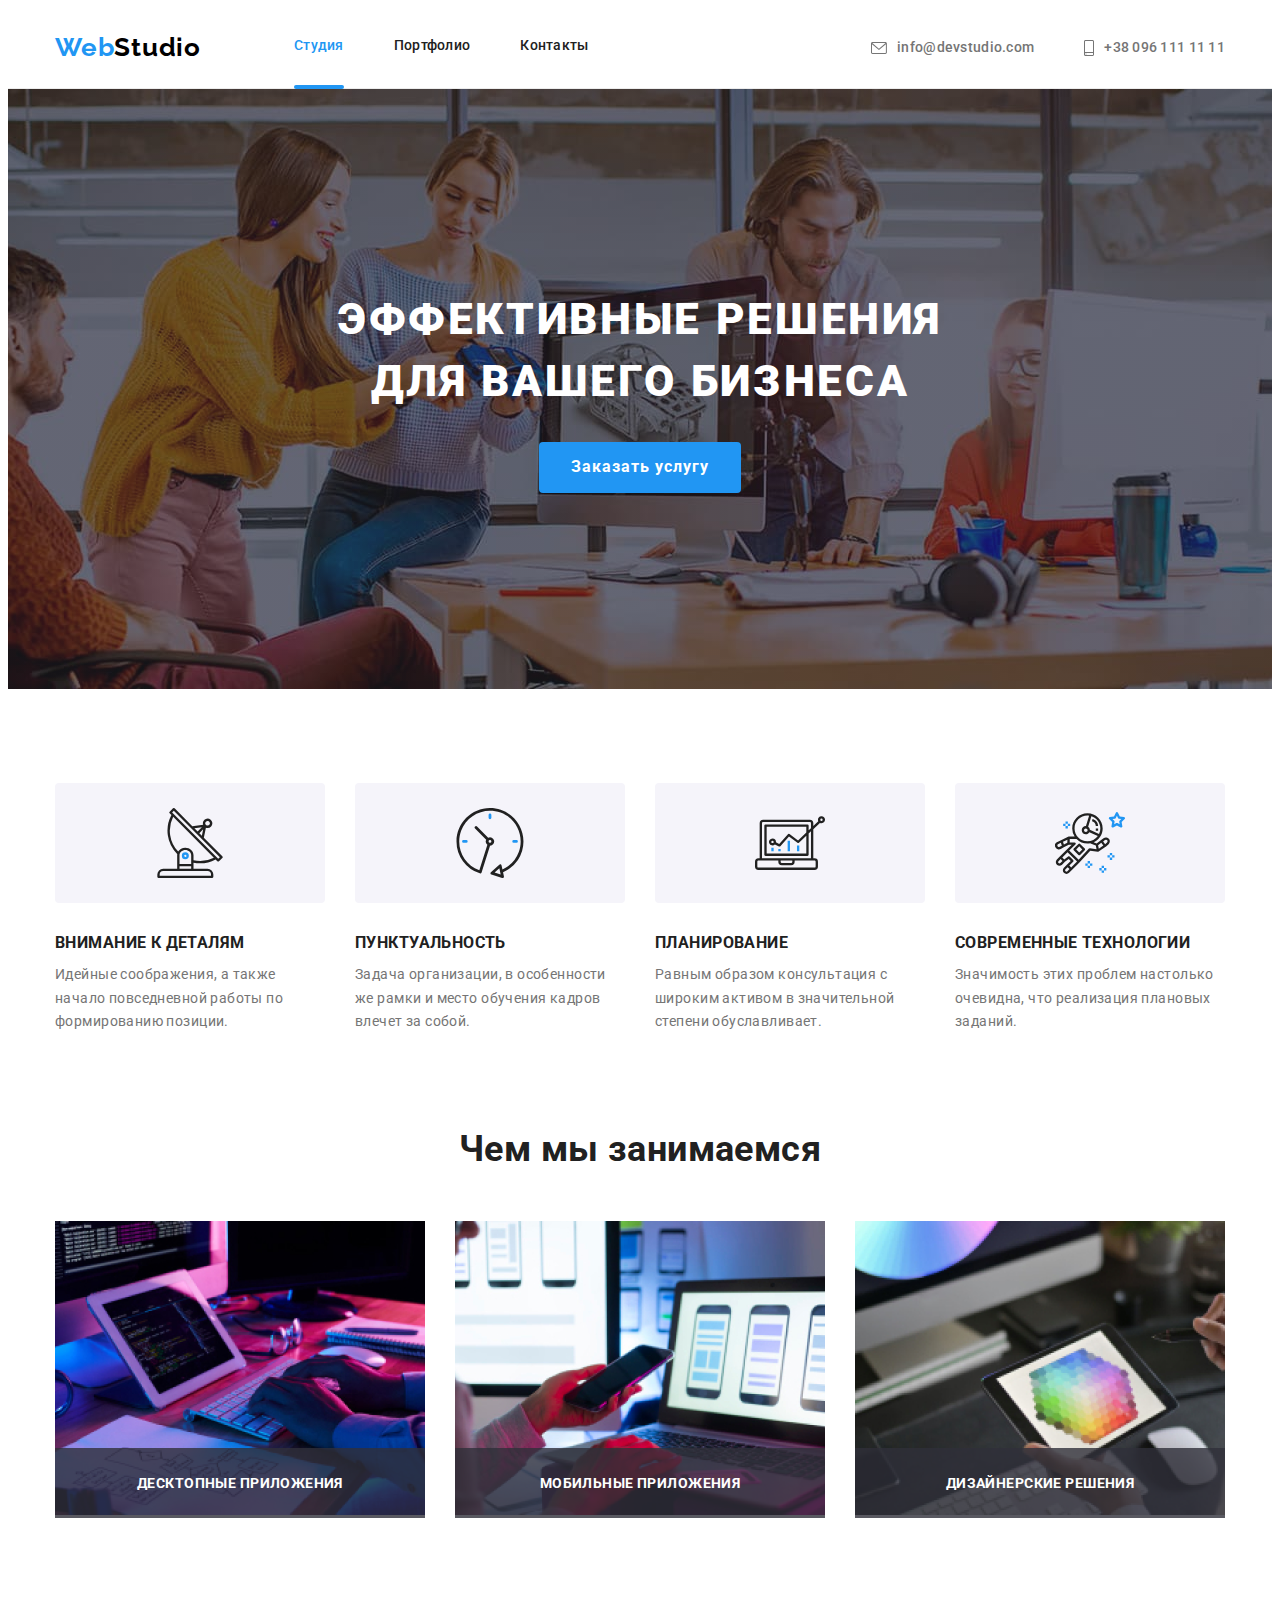
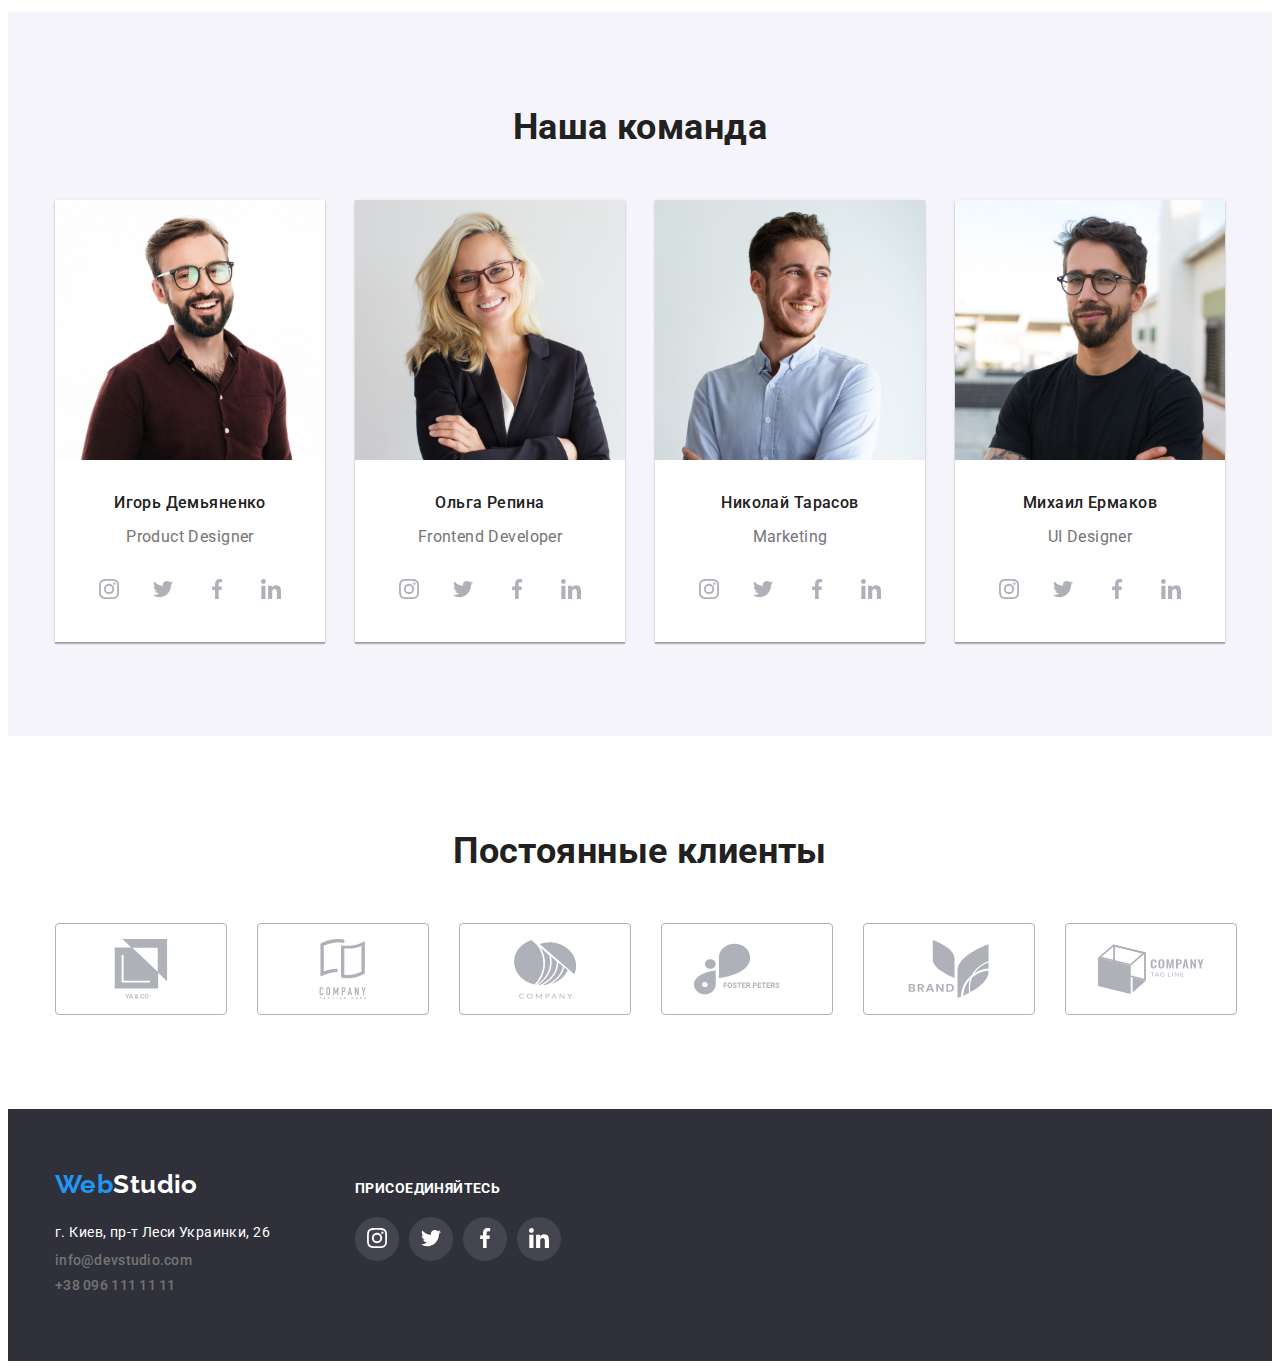
==== index.html @ 6e45760f "HW 6" ====
<!DOCTYPE html>
<html lang="ru">
<head>
    <meta charset="UTF-8">
    <meta http-equiv="X-UA-Compatible" content="IE=edge">
    <meta name="viewport" content="width=device-width, initial-scale=1.0">
    <title>WebStudio</title>

    <link rel="preconnect" href="https://fonts.googleapis.com">
    <link rel="preconnect" href="https://fonts.gstatic.com" crossorigin>
    <link href="https://fonts.googleapis.com/css2?family=Raleway:wght@700&family=Roboto:wght@400;500;700;900&display=swap"
        rel="stylesheet">

    <link rel="stylesheet" href="https://github.com/sindresorhus/modern-normalize/blob/main/modern-normalize.css">    

    <link rel="stylesheet" href="./css/styles.css">

    
</head>
<body>
    <!-- Header-->
    <header class="header">
        <div class="container">
            <nav class="main-nav">
                <a href="index.html" class="logo-link">
                    <span class="logo-link-web">Web</span><span class="logo-link-studio">Studio</span></a>
                <ul class="site-nav list">
                    <li class="item"><a href="./index.html" class="header-link current active-page">Студия</a></li>
                    <li class="item"><a href="./portfolio.html" class="header-link">Портфолио</a></li>
                    <li class="item"><a href="" class="header-link">Контакты</a></li>
                </ul>
    
                <ul class="list contacts-nav">
                    <li class="item">
                        <a href="mailto:info@devstudio.com" class="header-contacts">
                            <svg class="icon-envelope" width="16px" height="12px">
                                <use href="./images/sprite.svg#icon-envelope"></use>
                            </svg>
                            info@devstudio.com   
                        </a>     
                    </li>
                    <li class="item">
                        <a href="tel:+380961111111" class="header-contacts">
                            <svg class="icon-smartphone"width="10px" height="16px">
                                <use href="./images/sprite.svg#icon-smartphone"></use>
                            </svg>
                            +38 096 111 11 11    
                        </a>
                    </li>
                </ul>
            </nav>
        </div>
    </header>

    <!-- Main-->
    <main>
        <!-- Герой -->
        <section class="section hero overlay">
            <div class="container">
                <h1 class="hero-tittle">Эффективные решения для вашего бизнеса</h1>
                
                <button type="button" class="hero-button" data-modal-open>Заказать услугу</button>
            </div>

        </section>


        <!-- Преимущества -->
        <section class="section benefits-container">
                <div class="container">
                    <h2 class="benefits-h">Преимущества</h2>
                    <ul class="list benefits">
                        <li class="benefits-list-item">
                            <div class="benefits-list-space">
                                <svg class="benefits-list-icon">
                                    <use href="./images/sprite.svg#icon-antenna"></use>
                                </svg>
                            </div>
                            <h3 class="benefits-tittle">Внимание к деталям</h3>
                            <p class="benefits-text">Идейные соображения, а также начало повседневной работы по формированию позиции.</p>
                        </li>
                        <li class="benefits-list-item">
                            <div class="benefits-list-space">
                                <svg class="benefits-list-icon">
                                    <use href="./images/sprite.svg#icon-clock"></use>
                                </svg>
                            </div>
                            <h3 class="benefits-tittle">Пунктуальность</h3>
                            <p class="benefits-text">Задача организации, в особенности же рамки и место обучения кадров влечет за собой.</p>
                        </li>
                        <li class="benefits-list-item">
                            <div class="benefits-list-space">
                                <svg class="benefits-list-icon">
                                    <use href="./images/sprite.svg#icon-diagram"></use>
                                </svg>
                            </div>
                            <h3 class="benefits-tittle">Планирование</h3>
                            <p class="benefits-text">Равным образом консультация с широким активом в значительной степени обуславливает.</p>
                        </li>
                        <li class="benefits-list-item">
                            <div class="benefits-list-space">
                                <svg class="benefits-list-icon">
                                    <use href="./images/sprite.svg#icon-astronaut"></use>
                                </svg>
                            </div>
                            <h3 class="benefits-tittle">Современные технологии</h3>
                            <p class="benefits-text">Значимость этих проблем настолько очевидна, что реализация плановых заданий.</p>
                        </li>
                    </ul>
                </div>
        </section>
        
        <!-- Чем мы занимаемся -->
        <section class="section">
            <div class="container">
                    <h2 class="what-we-do-title">Чем мы занимаемся</h2>
                    <ul class="list what-we-do">
                        <li class="item">
                            <div class="what-we-do-thumb">
                                <img src="./images/box-1.png" alt="box-1" width="370">
                                <p class="what-we-do-thumb-label">Десктопные приложения</p>
                            </div>
                        </li>
                        <li class="item">
                            <div class="what-we-do-thumb">
                                <img src="./images/box-2.png" alt="box-2" width="370">
                                <p class="what-we-do-thumb-label">Мобильные приложения</p>
                            </div>    
                        </li>
                        <li class="item">
                            <div class="what-we-do-thumb">
                                <img src="./images/box-3.png" alt="box-3" width="370">
                                <p class="what-we-do-thumb-label">Дизайнерские решения</p>
                            </div>                   
                        </li>
                    </ul>
            </div>
        </section>

        <!--Наша команда-->
        <section class="our-team-section section">
            <div class="container">
                <h2 class="our-team-title">Наша команда</h2>
                <ul class="list our-team">
                    <li class="item">
                        <div class="our-team-scene">
                            <div class="our-team-photo">
                                <img src="./images/team-card-1.jpg" alt="team-card-1" width="270">
                            </div>
                        </div>
                        <h3 class="our-team-fs-name">Игорь Демьяненко</h3>
                        <p class="our-team-profession">Product Designer</p>
                            <ul class="list team-social-list">
                                <li class="team-social-links">
                                    <a href="https://www.instagram.com" target="_blank">
                                        <svg class="team-icon-instagram">
                                            <use href="./images/sprite.svg#icon-instagram"></use>
                                        </svg>
                                    </a>
                                </li>
                                <li class="team-social-links">
                                    <a href="https://twitter.com" target="_blank">
                                        <svg class="team-icon-twitter">
                                            <use href="./images/sprite.svg#icon-twitter"></use>
                                        </svg>
                                    </a>
                                </li>
                                <li class="team-social-links">
                                    <a href="https://www.facebook.com" target="_blank">
                                        <svg class="team-icon-facebook">
                                            <use href="./images/sprite.svg#icon-facebook"></use>
                                        </svg>
                                    </a>
                                </li>
                                <li class="team-social-links">
                                    <a href="https://www.linkedin.com" target="_blank">
                                        <svg class="team-icon-linkedin">
                                            <use href="./images/sprite.svg#icon-linkedin"></use>
                                        </svg>
                                    </a>
                                </li>
                            </ul>
                    </li>
                
                    <li class="item">
                        <div class="our-team-scene">
                            <div class="our-team-photo">
                                <img src="./images/team-card-2.jpg" alt="team-card-1" width="270">
                            </div>
                        </div>
                        <h3 class="our-team-fs-name">Ольга Репина</h3>
                        <p class="our-team-profession">Frontend Developer</p>
                            <ul class="list team-social-list">
                                <li class="team-social-links">
                                    <a href="https://www.instagram.com" target="_blank">
                                        <svg class="team-icon-instagram">
                                            <use href="./images/sprite.svg#icon-instagram"></use>
                                        </svg>
                                    </a>
                                </li>
                                <li class="team-social-links">
                                    <a href="https://twitter.com" target="_blank">
                                        <svg class="team-icon-twitter">
                                            <use href="./images/sprite.svg#icon-twitter"></use>
                                        </svg>
                                    </a>
                                </li>
                                <li class="team-social-links">
                                    <a href="https://www.facebook.com" target="_blank">
                                        <svg class="team-icon-facebook">
                                            <use href="./images/sprite.svg#icon-facebook"></use>
                                        </svg>
                                    </a>
                                </li>
                                <li class="team-social-links">
                                    <a href="https://www.linkedin.com" target="_blank">
                                        <svg class="team-icon-linkedin">
                                            <use href="./images/sprite.svg#icon-linkedin"></use>
                                        </svg>
                                    </a>
                                </li>
                            </ul>
                    </li>
                
                    <li class="item">
                        <div class="our-team-scene">
                            <div class="our-team-photo">
                                <img src="./images/team-card-3.jpg" alt="team-card-1" width="270">
                            </div>
                        </div>
                        <h3 class="our-team-fs-name">Николай Тарасов</h3>
                        <p class="our-team-profession">Marketing</p>
                            <ul class="list team-social-list">
                                <li class="team-social-links">
                                    <a href="https://www.instagram.com" target="_blank">
                                        <svg class="team-icon-instagram">
                                            <use href="./images/sprite.svg#icon-instagram"></use>
                                        </svg>
                                    </a>
                                </li>
                                <li class="team-social-links">
                                    <a href="https://twitter.com" target="_blank">
                                        <svg class="team-icon-twitter">
                                            <use href="./images/sprite.svg#icon-twitter"></use>
                                        </svg>
                                    </a>
                                </li>
                                <li class="team-social-links">
                                    <a href="https://www.facebook.com" target="_blank">
                                        <svg class="team-icon-facebook">
                                            <use href="./images/sprite.svg#icon-facebook"></use>
                                        </svg>
                                    </a>
                                </li>
                                <li class="team-social-links">
                                    <a href="https://www.linkedin.com" target="_blank">
                                        <svg class="team-icon-linkedin">
                                            <use href="./images/sprite.svg#icon-linkedin"></use>
                                        </svg>
                                    </a>
                                </li>
                            </ul>
                    </li>
                
                    <li class="item">
                        <div class="our-team-scene">
                            <div class="our-team-photo">
                                <img src="./images/team-card-4.jpg" alt="team-card-1" width="270">
                            </div>
                        </div>
                        <h3 class="our-team-fs-name">Михаил Ермаков</h3>
                        <p class="our-team-profession">UI Designer</p>
                        <ul class="list team-social-list">
                            <li class="team-social-links">
                                <a href="https://www.instagram.com" target="_blank">
                                    <svg class="team-icon-instagram">
                                        <use href="./images/sprite.svg#icon-instagram"></use>
                                    </svg>
                                </a>
                            </li>
                            <li class="team-social-links">
                                <a href="https://twitter.com">
                                    <svg class="team-icon-twitter" target="_blank">
                                        <use href="./images/sprite.svg#icon-twitter"></use>
                                    </svg>
                                </a>
                            </li>
                            <li class="team-social-links">
                                <a href="https://www.facebook.com" target="_blank">
                                    <svg class="team-icon-facebook">
                                        <use href="./images/sprite.svg#icon-facebook"></use>
                                    </svg>
                                </a>
                            </li>
                            <li class="team-social-links">
                                <a href="https://www.linkedin.com" target="_blank">
                                    <svg class="team-icon-linkedin">
                                        <use href="./images/sprite.svg#icon-linkedin"></use>
                                    </svg>
                                </a>
                            </li>
                        </ul>
                    </li>
                </ul>
            </div>
        </section>

        <!-- Постоянные клиенты -->
        <section class="section">
            <div class="container">
                <h2 class="regular-customers-title">Постоянные клиенты</h2>
                <ul class="list regular-customers">
                    <li class="item regular-customers-logo">
                        <a href="" class="regular-customers-link">
                            <svg class="icon-client">
                                <use href="./images/sprite.svg#icon-client-1"></use>
                            </svg>
                        </a>
                    </li>
                    <li class="item regular-customers-logo">
                        <a href="" class="regular-customers-link">
                            <svg class="icon-client">
                                <use href="./images/sprite.svg#icon-client-2"></use>
                            </svg>
                        </a>
                    </li>
                    <li class="item regular-customers-logo">
                        <a href="" class="regular-customers-link">
                            <svg class="icon-client">
                                <use href="./images/sprite.svg#icon-client-3"></use>
                            </svg>
                        </a>
                    </li>
                    <li class="item regular-customers-logo">
                        <a href="" class="regular-customers-link">
                            <svg class="icon-client">
                                <use href="./images/sprite.svg#icon-client-4"></use>
                            </svg>
                        </a>
                    </li>
                    <li class="item regular-customers-logo">
                        <a href="" class="regular-customers-link">
                            <svg class="icon-client">
                                <use href="./images/sprite.svg#icon-client-5"></use>
                            </svg>
                        </a>
                    </li>
                    <li class="item regular-customers-logo">
                        <a href="" class="regular-customers-link">
                            <svg class="icon-client">
                                <use href="./images/sprite.svg#icon-client-6"></use>
                            </svg>
                        </a>
                    </li>
                </ul>
            </div>
        </section>

    </main>

    <!-- Footer-->
    <footer class="footer">
        <div class="container footer-container">
            <div class="footer-main-info">
                <a href="index.html" class="footer-link"><span class="footer-link-web">Web</span><span
                        class="footer-link-studio">Studio</span></a>
                <address>
                    <ul class="list footer-list">
                        <li class="footer-item">
                            <p class="footer-text">г. Киев, пр-т Леси Украинки, 26</p>
                        </li>
                        <li class="footer-item"><a href="mailto:info@devstudio.com" class="footer-contacts">info@devstudio.com</a></li>
                        <li class="footer-item"><a href="tel:+380961111111" class="footer-contacts">+38 096 111 11 11</a></li>
                    </ul>
                </address>
            </div>
            <div class="footer-social">
                <h2 class="footer-social-title">Присоединяйтесь</h2>
                <ul class="list footer-list-icon">
                    <li class="footer-social-links">
                        <a href="https://www.instagram.com" target="_blank">
                            <svg class="icon-instagram">
                                 <use href="./images/sprite.svg#icon-instagram"></use>
                            </svg>
                        </a>
                    </li>
                    <li class="footer-social-links">
                        <a href="https://twitter.com" target="_blank">
                            <svg class="icon-twitter">
                                <use href="./images/sprite.svg#icon-twitter"></use>
                            </svg>
                        </a>
                    </li>
                    <li class="footer-social-links">
                        <a href="https://www.facebook.com" target="_blank">
                            <svg class="icon-facebook">
                                <use href="./images/sprite.svg#icon-facebook"></use>
                            </svg>
                        </a>
                    </li>
                    <li class="footer-social-links">
                        <a href="https://www.linkedin.com" target="_blank">
                            <svg class="icon-linkedin">
                                <use href="./images/sprite.svg#icon-linkedin"></use>
                            </svg>
                        </a>
                    </li>
                </ul>
            </div>
            

        </div>
    </footer>

    <!-- Modal-->
    <div class="backdrop is-hidden" data-modal>
        <div class="modal">
                <button data-modal-close class="modal-close-button">
                    <svg class="modal-close-icon">
                        <use href="./images/close-button_1.svg#icon-close-button"></use>
                    </svg>
            </button>
        </div>
    </div>
    <script src="./js/modal.js"></script>

</body>
</html>
---- css/styles.css ----
/*  
Цвет основого текста #212121
Цвет вторичного текста #757575
акцент #2196F3
белый #FFFFFF
вторичный фон #F5F4FA
*/

:root {
  --primary-text-color: #212121;
  --secondary-text-color: #757575;
  --accent-color: #2196f3;
  --white-color: #ffffff;
  --secondary-bg-color: #f5f4fa;
  --main-bg-color: #e0e0e0;
  --black-color: #000000;
  --header-border-color: #ececec;
  --card-border-color: #eeeeee;
  --hero-bg-color: #2f303a;
  --icon-color: #afb1b8;
  --cubic: cubic-bezier(0.4, 0, 0.2, 1);
  --time-transition: 250ms;
}

body {
  font-family: "Roboto", sans-serif;

  background-color: var(--white-color);
  color: var(--primary-text-color);
  font-weight: 700;
  font-size: 14px;
  letter-spacing: 0.03em;
}
.list {
  list-style: none;
  padding: 0;
  margin: 0;
}
* {
  box-sizing: border-box;
}
/* Button*/
button {
  border: transparent;
  font-family: inherit;
  cursor: pointer;
  border-radius: 4px;
  padding: 10px 32px;
  text-align: center;
}
h1,
h2,
h3,
h4,
h5,
h6,
p {
  margin: 0px;
  padding: 0px;
}
img {
  display: blok;
  max-width: 100%;
  height: auto;
}
.section {
  padding-top: 94px;
  padding-bottom: 94px;
}
.container {
  margin-left: auto;
  margin-right: auto;
  width: 1200px;
  padding-left: 15px;
  padding-right: 15px;
}

/* Header */
.header {
  padding-top: 24px;
  padding-bottom: 25px;
  border-bottom: 1px solid var(--header-border-color);
}

.logo-link {
  font-family: Raleway;
  font-style: normal;
  font-weight: 700;
  color: var(--black-color);
  text-decoration: none;
  font-size: 26px;
  line-height: 1.2;
  letter-spacing: 0.03em;
}
.logo-link-web {
  color: var(--accent-color);
}
.logo-link-studio {
  color: var(--black-color);
}
.main-nav {
  display: flex;
  align-items: center;
  border-color: var(--white-color);
}
.site-nav {
  display: flex;
  margin-left: 93px;
}

.site-nav .current {
  color: var(--accent-color);
}
.site-nav .item + .item {
  margin-left: 50px;
}
.contacts-nav {
  display: flex;
  margin-left: auto;
  align-items: center;
}
.contacts-nav .item + .item {
  margin-left: 50px;
  align-items: center;
}
.header-link {
  color: var(--primary-text-color);
  text-decoration: none;
  font-weight: 500;
  line-height: 1.14;
  letter-spacing: 0.02em;
  transition: color var(--time-transition) var(--cubic);
}

.header-link:hover,
.header-link:focus {
  color: var(--accent-color);
}

.header-contacts {
  display: flex;
  align-items: center;

  color: var(--secondary-text-color);
  text-decoration: none;
  font-style: normal;
  font-weight: 500;
  line-height: 1.14;
  letter-spacing: 0.02em;

  transition: color var(--time-transition) var(--cubic);
}

.icon-envelope,
.icon-smartphone {
  fill: var(--secondary-text-color);
  margin-right: 10px;

  transition: fill var(--time-transition) var(--cubic);
}

.header-contacts:hover,
.header-contacts:focus {
  color: var(--accent-color);
}
.header-contacts:hover .icon-envelope,
.header-contacts:hover .icon-smartphone {
  fill: var(--accent-color);
}

.active-page::after {
  content: " ";
  position: relative;
  display: block;

  top: 31px;

  width: 100%;
  height: 4px;

  background: var(--accent-color);
  border-radius: 20px;
}

/* Main index*/

.hero {
  padding-top: 200px;
  padding-bottom: 200px;
  text-align: center;
}
.overlay {
  max-width: 1600px;
  height: 600px;
  margin-left: auto;
  margin-right: auto;
  background-image: linear-gradient(
      to right,
      rgba(47, 48, 58, 0.4),
      rgba(47, 48, 58, 0.4)
    ),
    url("../images/hero.jpg");
  background-position: center;
  background-repeat: no-repeat;
  background-position: center;
  background-size: cover;
}
.hero-tittle {
  max-width: 696px;
  margin-top: 0px;
  margin-bottom: 30px;
  margin-left: auto;
  margin-right: auto;

  font-weight: 900;
  font-size: 44px;
  line-height: 1.4;

  letter-spacing: 0.06em;
  text-transform: uppercase;
  color: var(--white-color);
}
.hero-button {
  font-weight: 700;
  font-size: 16px;
  line-height: 1.9;
  letter-spacing: 0.06em;
  color: var(--white-color);
  background-color: var(--accent-color);
  text-align: center;
}
.hero-button:focus {
  color: var(--primary-text-color);
  background-color: var(--secondary-bg-color);
}

/* Преимущества */
.benefits-container {
  padding-bottom: 0px;
}
.benefits {
  display: flex;
  justify-content: space-between;
}
.benefits-h {
  position: absolute;
  width: 1px;
  height: 1px;
  margin: -1px;
  padding: 0;
  overflow: hidden;
  border: 0;
  clip: rect(0 0 0 0);
}
.benefits-list-space {
  display: flex;
  justify-content: center;
  align-items: center;

  margin-bottom: 30px;
  height: 120px;

  background-color: var(--secondary-bg-color);
  border-radius: 4px;
}
.benefits-list-icon {
  width: 70px;
  height: 70px;
}
.benefits-tittle {
  margin-bottom: 10px;
  line-height: 1.2;
  text-transform: uppercase;
}
.benefits-text {
  width: 270px;
  margin-top: 0px;

  font-weight: 400;
  line-height: 1.7;
  color: var(--secondary-text-color);
}

/* Чем мы занимаемся */

.what-we-do-title {
  margin-top: 0px;
  margin-bottom: 50px;

  font-weight: 700;
  font-size: 36px;
  line-height: 1.2;
  text-align: center;
  color: var(--primary-text-color);
}
.what-we-do {
  margin-top: 0px;
  display: flex;
  justify-content: center;
}
.what-we-do .item + .item {
  margin-left: 30px;
}
.what-we-do-thumb {
  position: relative;
}
.what-we-do-thumb-label {
  position: absolute;

  display: flex;
  justify-content: center;
  align-items: center;

  width: 100%;
  height: 70px;
  right: 0;
  bottom: 0px;
  background: rgba(47, 48, 58, 0.8);
  color: var(--white-color);
  text-transform: uppercase;
}

/* Наша команда */
.our-team-section {
  background-color: var(--secondary-bg-color);
}
.our-team-scene {
  overflow: hidden;
}

.our-team-photo {
  transform: rotateX(0);
  transition: transform var(--time-transition) var(--cubic);
}
.our-team .item:hover .our-team-photo {
  transform: translateY(20%) scale(1.5);
}
.our-team-title {
  margin-top: 0px;
  margin-bottom: 50px;

  font-weight: 700;
  font-size: 36px;
  line-height: 1.2;
  text-align: center;
  color: var(--primary-text-color);
}
.our-team {
  margin-top: 0px;
  justify-content: center;

  display: flex;
  align-items: center;
}
.our-team .item + .item {
  margin-left: 30px;
}
.our-team .item {
  background-color: var(--white-color);
  box-shadow: 0px 1px 3px rgba(0, 0, 0, 0.12), 0px 1px 1px rgba(0, 0, 0, 0.14),
    0px 2px 1px rgba(0, 0, 0, 0.2);
}

.our-team-fs-name {
  margin-top: 30px;
  margin-bottom: 10px;

  font-weight: 500;
  font-size: 16px;
  line-height: 1.2;
  text-align: center;
  color: var(--primary-text-color);
}
.our-team-profession {
  font-weight: 400;
  font-size: 16px;
  line-height: 1.9;
  text-align: center;
  color: var(--secondary-text-color);
}

.team-social-list {
  display: flex;
  justify-content: center;
  padding-top: 16px;
  padding-bottom: 30px;
}

.team-social-links:nth-child(n + 2) {
  margin-left: 10px;
}
.team-social-links {
  display: flex;
  justify-content: center;
  align-items: center;
  width: 44px;
  height: 44px;
  border-radius: 50%;
  transition: background-color var(--time-transition) var(--cubic);
}
.team-icon-instagram,
.team-icon-twitter,
.team-icon-facebook,
.team-icon-linkedin {
  width: 20px;
  height: 20px;
  fill: var(--icon-color);
  transition: fill var(--time-transition) var(--cubic);
}
.team-social-links:hover,
.team-social-links:focus {
  background-color: var(--accent-color);
}
.team-social-links:hover .team-icon-instagram,
.team-social-links:hover .team-icon-twitter,
.team-social-links:hover .team-icon-facebook,
.team-social-links:hover .team-icon-linkedin,
.team-social-links:focus .team-icon-instagram,
.team-social-links:focus .team-icon-twitter,
.team-social-links:focus .team-icon-facebook,
.team-social-links:focus .team-icon-linkedin {
  fill: var(--white-color);
}

/* Постоянные клиенты */
.regular-customers-title {
  margin-top: 0px;
  margin-bottom: 50px;

  font-weight: 700;
  font-size: 36px;
  line-height: 1.2;
  text-align: center;
  color: var(--primary-text-color);
}
.regular-customers {
  margin-top: 0px;
  display: flex;
}
.regular-customers .item + .item {
  margin-left: 30px;
}

.regular-customers-logo .regular-customers-link {
  display: flex;
  justify-content: center;
  align-items: center;

  width: 100%;
  height: 92px;
  padding: 16px 32px;
  border-radius: 4px;
  color: var(--icon-color);
  border: 1px solid;
  border-color: var(--icon-color);

  transition: border-color var(--time-transition) var(--cubic);
}
.icon-client {
  width: 106px;
  height: 60px;
  fill: var(--icon-color);
  transition: fill var(--time-transition) var(--cubic);
}

.regular-customers-link:hover .icon-client,
.regular-customers-link:focus .icon-client {
  fill: var(--accent-color);
}
.regular-customers-logo .regular-customers-link:hover,
.regular-customers-logo .regular-customers-link:focus {
  border-color: var(--accent-color);
}

/* Portfolio page*/

.filter-buttons {
  display: flex;
  margin-bottom: 50px;
  justify-content: center;
}
.filter-buttons .item + .item {
  margin-left: 8px;
}

.button-portfolio {
  font-weight: 500;
  font-size: 16px;
  line-height: 1.6;
  text-align: center;
  color: var(--primary-text-color);
  background-color: var(--secondary-bg-color);

  transition: color var(--time-transition) var(--cubic),
    background-color var(--time-transition) var(--cubic),
    box-shadow var(--time-transition) var(--cubic);
}
.button-portfolio:hover,
.button-portfolio:focus {
  color: var(--white-color);
  background-color: var(--accent-color);
  box-shadow: 0px 3px 1px rgba(0, 0, 0, 0.1), 0px 1px 2px rgba(0, 0, 0, 0.08),
    0px 2px 2px rgba(0, 0, 0, 0.12);
}
.filter {
  display: none;
}
.card-set-container {
  margin-top: 34px;
}
.card-set {
  display: flex;
  /* Делаем Flex-контейнет многострочным */
  flex-wrap: wrap;
  /* Компенсируем маржины элементов */
  margin-left: -30px;
  margin-top: -30px;
  list-style: none;
}
.card-set .item {
  /* Задаём всем элементам маржины слева и сверху */
  margin-left: 30px;
  margin-top: 30px;
  width: 370px;
  /*  Задаём ширину элементов  */
  flex-basis: calc((100% - 90px) / 3);
  background-color: var(--white-color);
  border: 1px solid var(--card-border-color);

  transition: box-shadow var(--time-transition) var(--cubic);
}
.card-set .item:hover,
.card-set .item:focus {
  box-shadow: 0px 2px 1px -1px rgba(0, 0, 0, 0.2),
    0px 1px 1px 0px rgba(0, 0, 0, 0.14), 0px 1px 3px 0px rgba(0, 0, 0, 0.12);
}

.card-set-info {
  padding-top: 20px;
  padding-bottom: 20px;
  padding-left: 24px;
}
.ex-works-title {
  margin-bottom: 4px;
  font-weight: 700;
  font-size: 18px;
  line-height: 2;
  letter-spacing: 0.06em;
}
.ex-works-text {
  font-weight: 400;
  font-size: 16px;
  line-height: 1.9;
  color: var(--secondary-text-color);
}
.ex-works-link {
  text-decoration: none;
  color: var(--primary-text-color);
}

.ex-works-thumb {
  position: relative;
  overflow: hidden;
}

.ex-works-link:hover .ex-works-thumb-label {
  transform: translateY(0);
}

.ex-works-thumb-label {
  position: absolute;
  top: 0;
  width: 100%;
  height: 100%;

  padding: 63px 24px;
  font-weight: 400;
  font-size: 18px;
  line-height: 28px;
  color: var(--white-color);

  background: rgba(33, 150, 243, 0.9);

  transform: translateY(100%);
  transition: transform var(--time-transition) var(--cubic);
}

/* Footer*/

.footer {
  background-color: #2f303a;
  padding-top: 60px;
  padding-bottom: 60px;
}
.footer-container {
  display: flex;
  align-items: baseline;
}

.footer-link {
  display: block;
  margin-bottom: 20px;

  font-family: Raleway;
  font-weight: 700;
  color: var(--black-color);
  text-decoration: none;
  font-size: 26px;
  line-height: 1.2;
}
.footer-link-web {
  color: var(--accent-color);
}
.footer-link-studio {
  color: var(--white-color);
}
.footer-text {
  margin-top: 0;
  margin-bottom: 0;
  font-style: normal;
  font-weight: 400;
  line-height: 1.7;
  color: var(--white-color);
}
.footer-contacts {
  display: block;

  color: var(--secondary-text-color);
  text-decoration: none;
  font-style: normal;
  font-weight: 500;
  line-height: 1.14;
  letter-spacing: 0.02em;
  transition: color var(--time-transition) var(--cubic);
}
.footer-item {
  margin-bottom: 9px;
}
.footer-item:nth-last-child(-n + 1) {
  margin-bottom: 0px;
}
.footer-contacts:hover,
.footer-contacts:focus {
  color: var(--white-color);
}

.footer-social-title {
  margin-bottom: 20px;

  font-size: 14px;
  line-height: 1.14;
  letter-spacing: 0.03em;
  text-transform: uppercase;
  color: var(--white-color);
}
.footer-main-info {
  width: 230px;
}
.footer-social {
  margin-left: 70px;
  padding-bottom: 40px;
}

.footer-list-icon {
  display: flex;
}
.footer-social-links:nth-child(n + 2) {
  margin-left: 10px;
}
.footer-social-links {
  display: flex;
  justify-content: center;
  align-items: center;
  width: 44px;
  height: 44px;
  border-radius: 50%;
  background-color: rgba(255, 255, 255, 0.1);

  transition: background-color var(--time-transition) var(--cubic);
}

.icon-instagram,
.icon-twitter,
.icon-facebook,
.icon-linkedin {
  width: 20px;
  height: 20px;
  fill: var(--white-color);
}
.footer-social-links:hover,
.footer-social-links:focus {
  background-color: var(--accent-color);
}

/* Modal*/
.backdrop {
  position: fixed;

  top: 0;
  left: 0;
  width: 100%;
  height: 100%;

  background: rgba(0, 0, 0, 0.2);

  opacity: 1;
  transition: opacity var(--time-transition) var(--cubic);
}
.backdrop.is-hidden {
  opacity: 0;
  pointer-events: none;
}

.backdrop.is-hidden .modal {
  transform: translate(-50%, -50%) scale(1.1);
}

.modal {
  position: absolute;

  top: 50%;
  left: 50%;
  transform: translate(-50%, -50%) scale(1);

  width: 528px;
  height: 581px;
  background-color: var(--white-color);

  transition: transform var(--time-transition) var(--cubic);
}
.modal-close-icon {
  width: 10px;
  height: 10px;
}
.modal-close-button {
  position: absolute;
  top: 8px;
  right: 8px;

  display: flex;
  justify-content: center;
  align-items: center;
  width: 30px;
  height: 30px;

  padding: 0;

  border-radius: 50%;
  border: 1px solid;
  border-color: rgba(0, 0, 0, 0.1);
  background-color: var(--white-color);
}
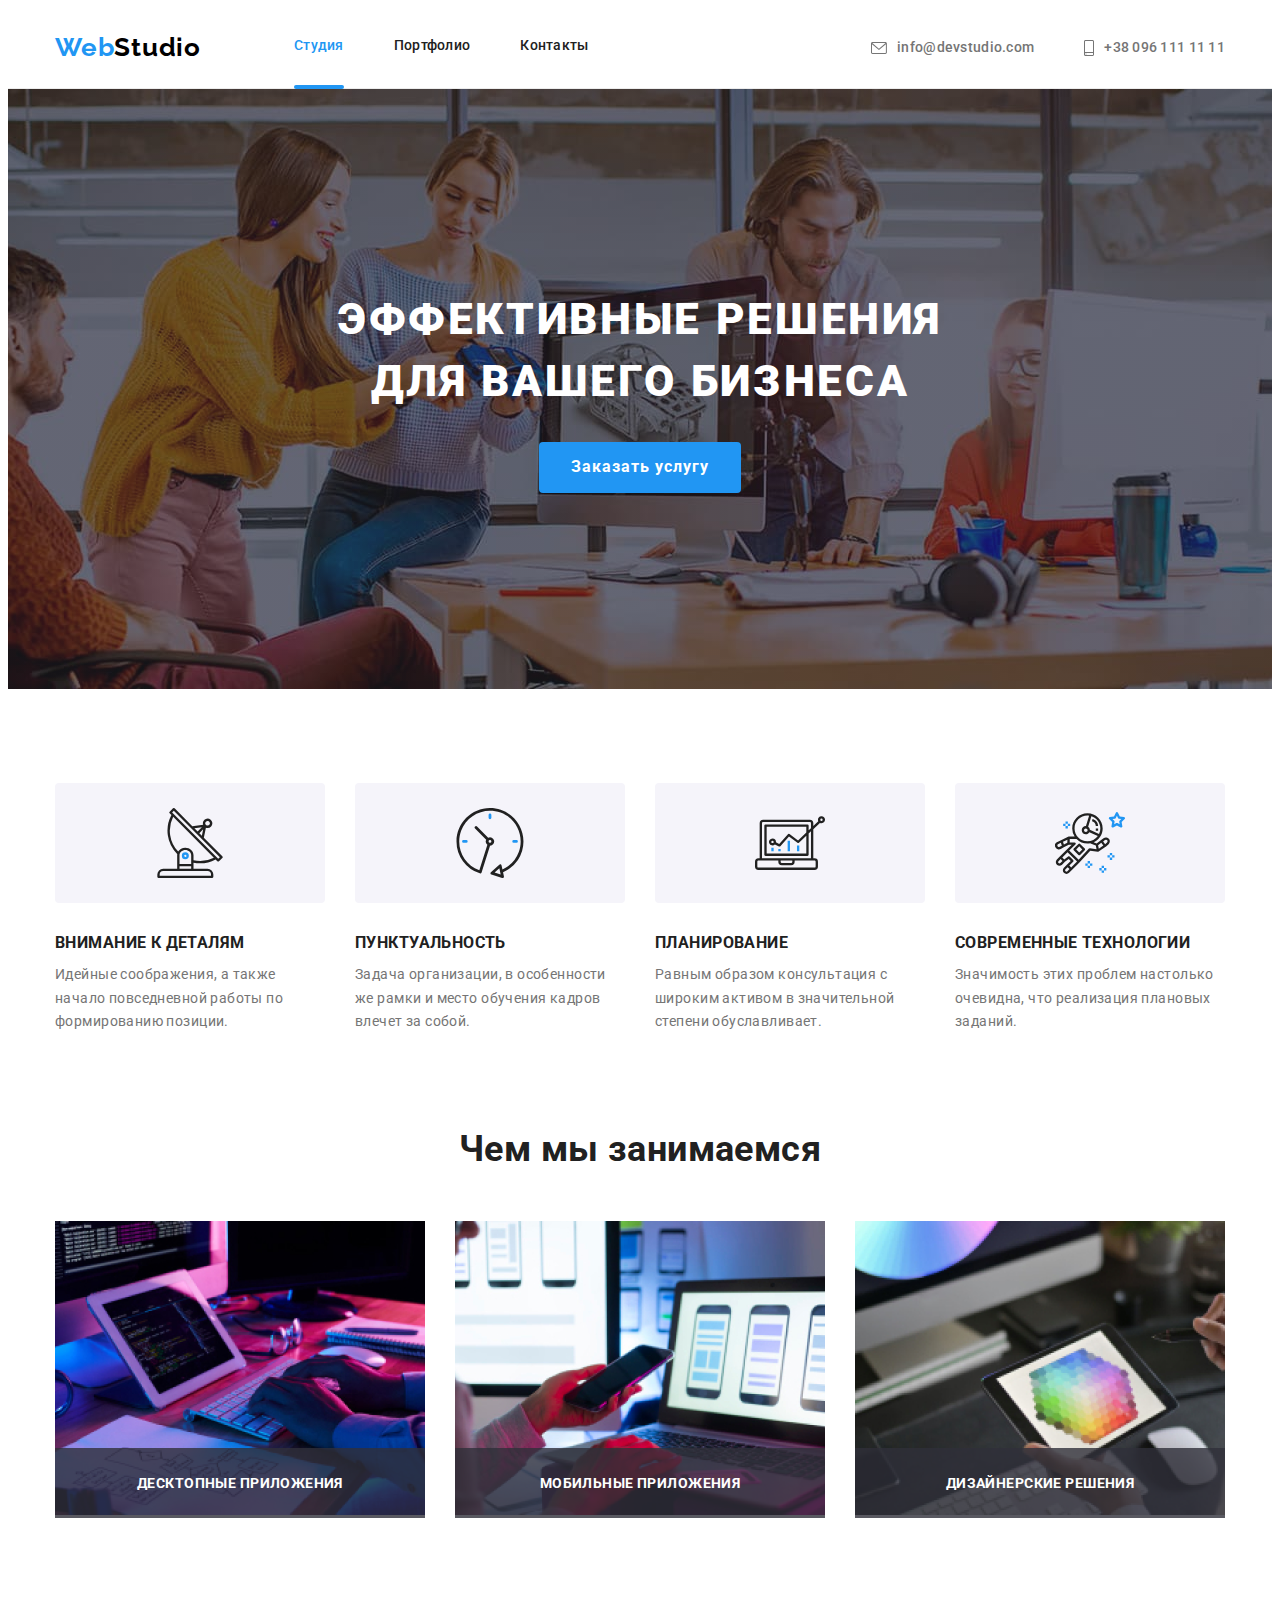
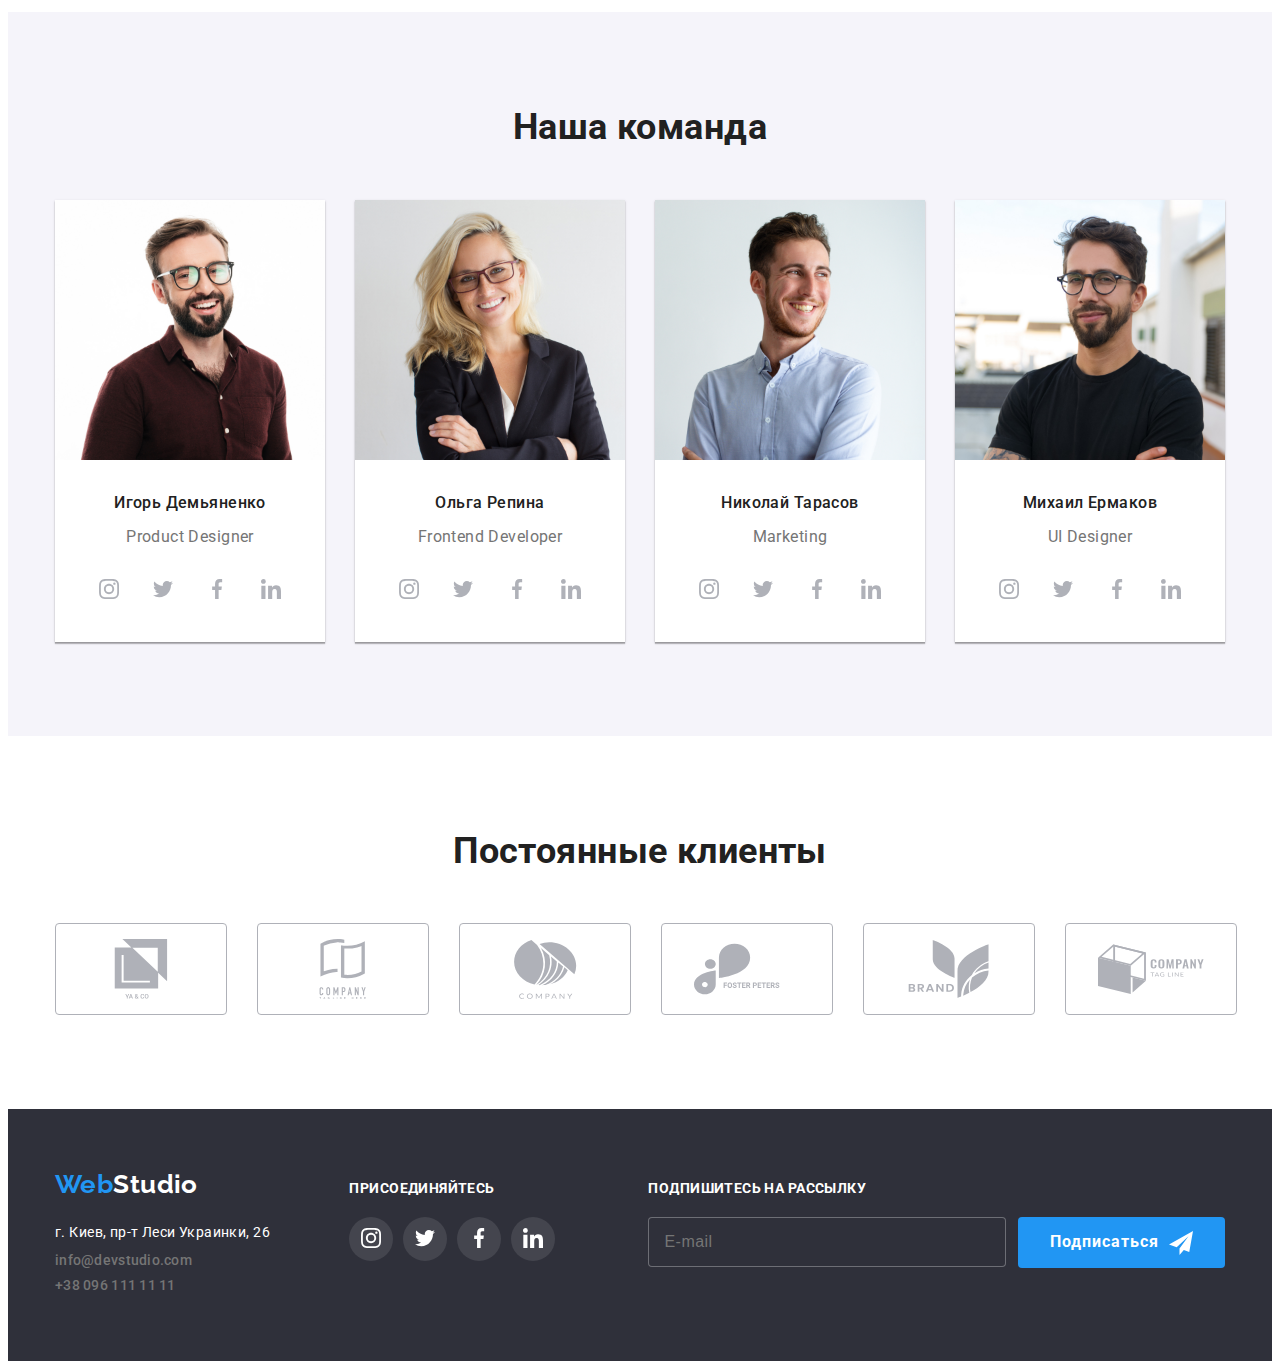
==== commit ff41e5d2: "update hw 6" ====
--- a/index.html
+++ b/index.html
@@ -407,6 +407,20 @@
                     </li>
                 </ul>
             </div>
+
+            <div class="footer-subscription">
+                <h2 class="footer-subscription-title">Подпишитесь на рассылку</h2>
+            
+                <form action="" class="footer-subscription-form">
+                    <input type="email" placeholder="E-mail" class="footer-subscription-email">
+                    <button type="submit" class="subscription-button">Подписаться
+                        <svg class="subscription-button-icon">
+                            <use href="./images/subscription-icon_1.svg#icon-subscription"></use>
+                        </svg>
+                    </button>
+                </form>
+
+            </div>
             
 
         </div>
@@ -420,9 +434,63 @@
                         <use href="./images/close-button_1.svg#icon-close-button"></use>
                     </svg>
             </button>
+
+            <form action="" class="main-form form js-speaker-form">
+                <h1 class="main-form-title">
+                    Оставьте свои данные, мы вам перезвоним
+                </h1>
+
+                <div class="form-field">
+                    <label for="name">Имя</label>
+                    <input type="text" name="name" id="name" autofocus/>
+                </div>
+
+                <div class="form-field">
+                    <label for="tel">Телефон</label>
+                    <input type="tel" name="tel" id="tel" />
+                </div>
+
+                <div class="form-field">
+                    <label for="email">Почта</label>
+                    <input type="email" name="email" id="email" />
+                </div>
+
+                <div class="form-field">
+                    <label for="comment">Коментарий</label>
+                    <textarea class="comment" name="comment" id="comment" rows="8" placeholder="Введите текст"></textarea>
+                </div>
+
+                <div class="form-field-checkbox">
+                    <input type="checkbox" name="policy" id="policy">
+                    <label for="policy">Соглашаюсь с рассылкой и принимаю <a href="" class="policy-terms">Условия договора</a></label>
+                </div>
+
+
+
+                <button type="submit" class="form-submit-botton">Отправить</button>
+            
+            </form>
+            <script>
+                (() => {
+                    document
+                        .querySelector('.js-speaker-form')
+                        .addEventListener('submit', e => {
+                            e.preventDefault();
+
+                            new FormData(e.currentTarget).forEach((value, name) =>
+                                console.log(`${name}: ${value}`),
+                            );
+
+                            e.currentTarget.reset();
+                        });
+                })();
+            </script>
+            
         </div>
+
+        
     </div>
     <script src="./js/modal.js"></script>
 
 </body>
-</html>+</html>
--- a/css/styles.css
+++ b/css/styles.css
@@ -20,6 +20,7 @@
   --icon-color: #afb1b8;
   --cubic: cubic-bezier(0.4, 0, 0.2, 1);
   --time-transition: 250ms;
+  --form-submit-button: #188ce8;
 }
 
 body {
@@ -644,6 +645,14 @@
   color: var(--white-color);
 }
 
+.footer-main-info {
+  width: 230px;
+}
+.footer-social {
+  margin-left: 70px;
+  padding-bottom: 40px;
+}
+
 .footer-social-title {
   margin-bottom: 20px;
 
@@ -652,13 +661,6 @@
   letter-spacing: 0.03em;
   text-transform: uppercase;
   color: var(--white-color);
-}
-.footer-main-info {
-  width: 230px;
-}
-.footer-social {
-  margin-left: 70px;
-  padding-bottom: 40px;
 }
 
 .footer-list-icon {
@@ -692,6 +694,59 @@
   background-color: var(--accent-color);
 }
 
+.footer-subscription {
+  margin-left: 93px;
+}
+.footer-subscription-form {
+  display: flex;
+}
+
+.footer-subscription-title {
+  margin-bottom: 20px;
+
+  font-size: 14px;
+  line-height: 1.14;
+  letter-spacing: 0.03em;
+  text-transform: uppercase;
+  color: var(--white-color);
+}
+.footer-subscription-email {
+  border: 1px solid rgba(255, 255, 255, 0.3);
+  border-radius: 4px;
+  padding: 15px;
+  background-color: var(--hero-bg-color);
+  width: 358px;
+  height: 50px;
+}
+.footer-subscription-form input {
+  font-weight: 400;
+  font-size: 16px;
+  line-height: 1.25;
+  letter-spacing: 0.03em;
+  color: rgba(255, 255, 255, 0.6);
+}
+
+.subscription-button {
+  display: flex;
+  align-items: center;
+
+  margin-left: 12px;
+
+  font-weight: 700;
+  font-size: 16px;
+  line-height: 1.9;
+  letter-spacing: 0.06em;
+  color: var(--white-color);
+  background-color: var(--accent-color);
+  text-align: center;
+}
+.subscription-button-icon {
+  padding: 0;
+  fill: var(--white-color);
+  width: 24px;
+  height: 24px;
+  margin-left: 10px;
+}
 /* Modal*/
 .backdrop {
   position: fixed;
@@ -725,13 +780,18 @@
   width: 528px;
   height: 581px;
   background-color: var(--white-color);
+  border-radius: 4px;
+
+  padding: 40px;
 
   transition: transform var(--time-transition) var(--cubic);
 }
 .modal-close-icon {
   width: 10px;
   height: 10px;
-}
+  fill: #000000;
+}
+
 .modal-close-button {
   position: absolute;
   top: 8px;
@@ -749,4 +809,121 @@
   border: 1px solid;
   border-color: rgba(0, 0, 0, 0.1);
   background-color: var(--white-color);
-}
+
+  transition: fill var(--time-transition) var(--cubic);
+}
+.modal-close-button:hover .modal-close-icon {
+  fill: var(--accent-color);
+}
+
+.main-form {
+  position: absolute;
+  top: 40px;
+  display: flex;
+  flex-direction: column;
+
+  align-items: center;
+}
+
+.main-form-title {
+  margin-bottom: 10px;
+  font-weight: 700;
+  font-size: 20px;
+  line-height: 1.15;
+  text-align: center;
+  letter-spacing: 0.03em;
+
+  color: var(--primary-text-color);
+}
+
+.form-field {
+  display: flex;
+  flex-direction: column;
+  margin-bottom: 10px;
+}
+
+.form-field label {
+  font-weight: 400;
+  font-size: 12px;
+  line-height: 1.16;
+  letter-spacing: 0.01em;
+
+  color: var(--secondary-text-color);
+  margin-bottom: 4px;
+}
+
+.form-field input {
+  width: 448px;
+  height: 40px;
+
+  border: 1px solid rgba(33, 33, 33, 0.2);
+  box-sizing: border-box;
+  border-radius: 4px;
+}
+
+textarea {
+  resize: none;
+  border: 1px solid rgba(33, 33, 33, 0.2);
+  box-sizing: border-box;
+  border-radius: 4px;
+  height: 120px;
+  margin-bottom: 20px;
+  width: 448px;
+  padding: 20px;
+  font-family: "Roboto", sans-serif;
+  font-weight: 400;
+  font-size: 14px;
+  line-height: 1.14;
+  letter-spacing: 0.01em;
+}
+.form-field textarea::placeholder {
+  color: rgba(117, 117, 117, 0.5);
+}
+
+.form-field:hover input,
+.form-field:hover textarea {
+  border-color: var(--accent-color);
+}
+
+.form-field-checkbox {
+  display: flex;
+  align-items: center;
+  margin-bottom: 30px;
+}
+
+.form-field-checkbox label {
+  margin-left: 7px;
+  font-weight: 400;
+  font-size: 14px;
+  line-height: 1.71;
+  letter-spacing: 0.03em;
+
+  color: var(--secondary-text-color);
+}
+.policy-terms {
+  font-weight: 400;
+  font-size: 14px;
+  line-height: 1.71;
+
+  letter-spacing: 0.03em;
+  text-decoration-line: underline;
+
+  color: var(--accent-color);
+}
+
+.form-submit-botton {
+  font-weight: 700;
+  font-size: 16px;
+  line-height: 1.9;
+  letter-spacing: 0.06em;
+  color: var(--white-color);
+  background-color: var(--form-submit-button);
+  text-align: center;
+  padding: 10px 55px;
+
+  transition: box-shadow var(--time-transition) var(--cubic);
+}
+.form-submit-botton:focus,
+.form-submit-botton:hover {
+  box-shadow: 0px 4px 4px rgba(0, 0, 0, 0.15);
+}
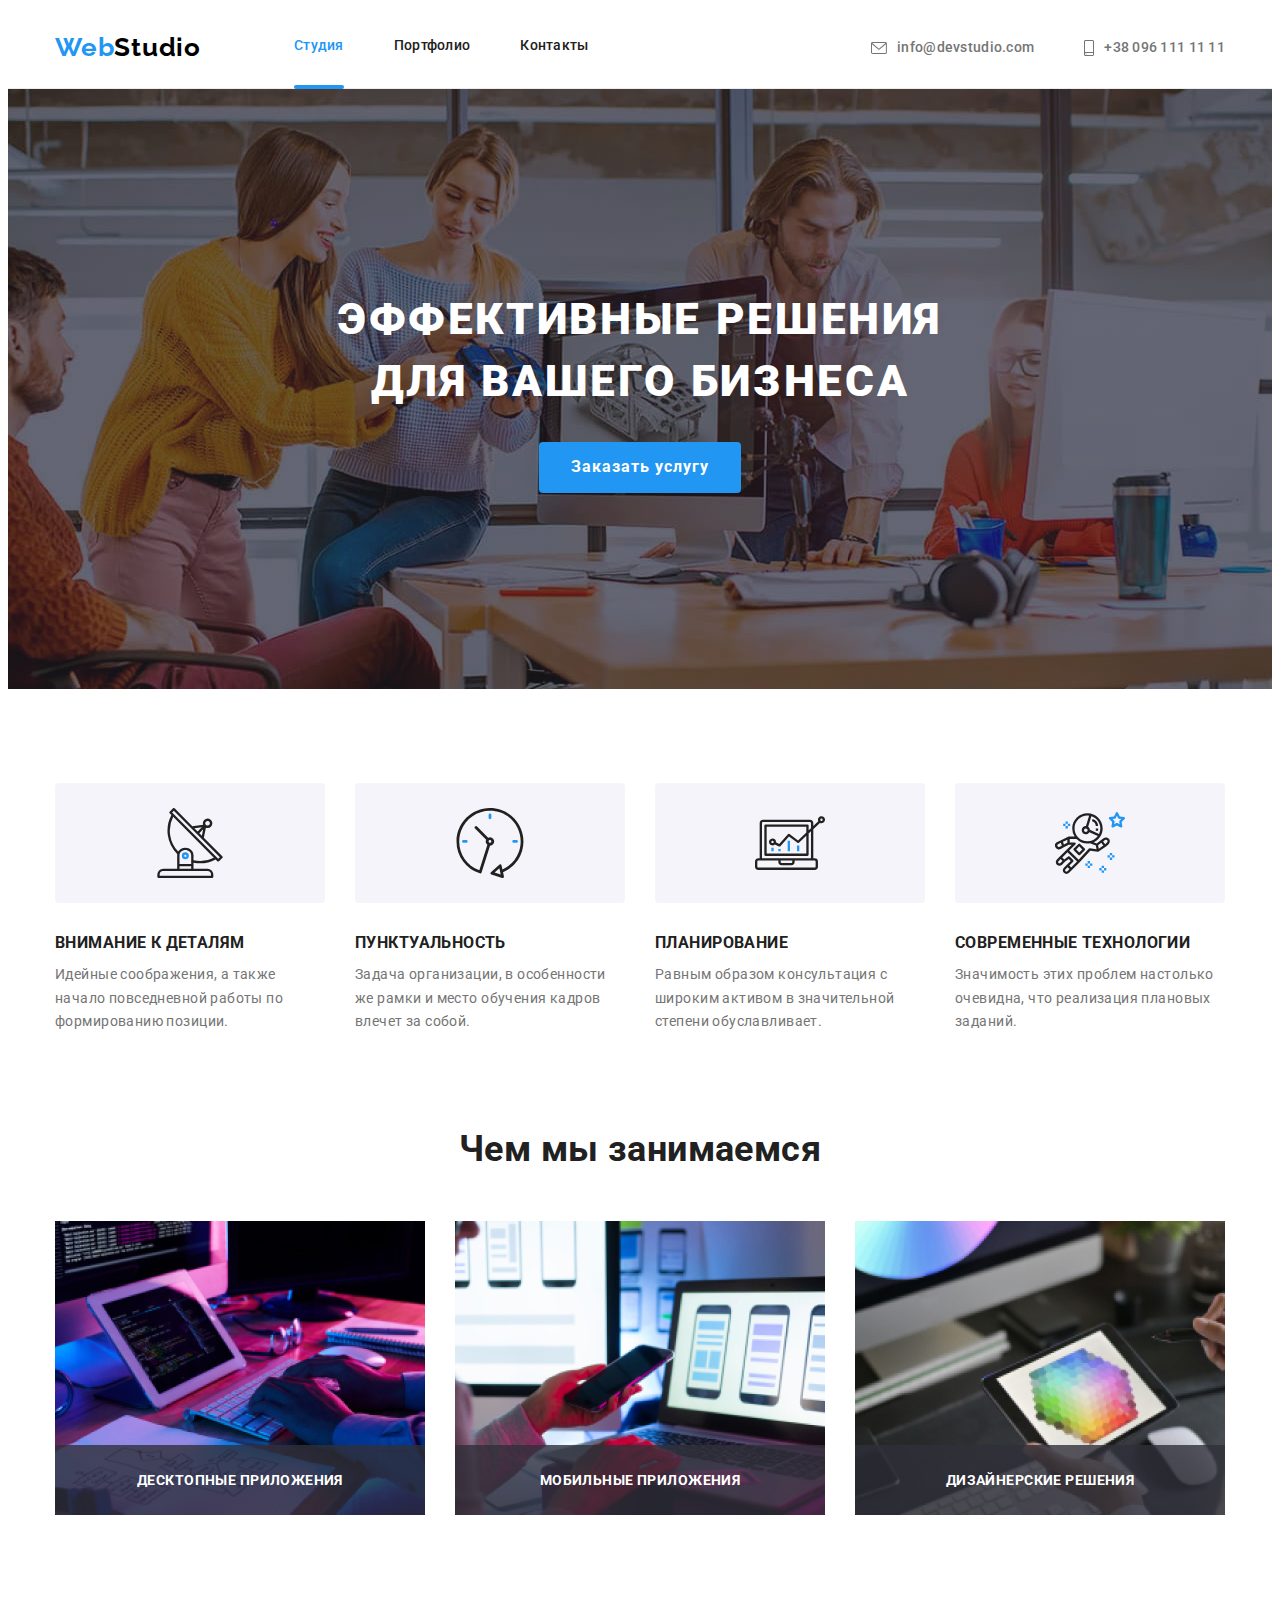
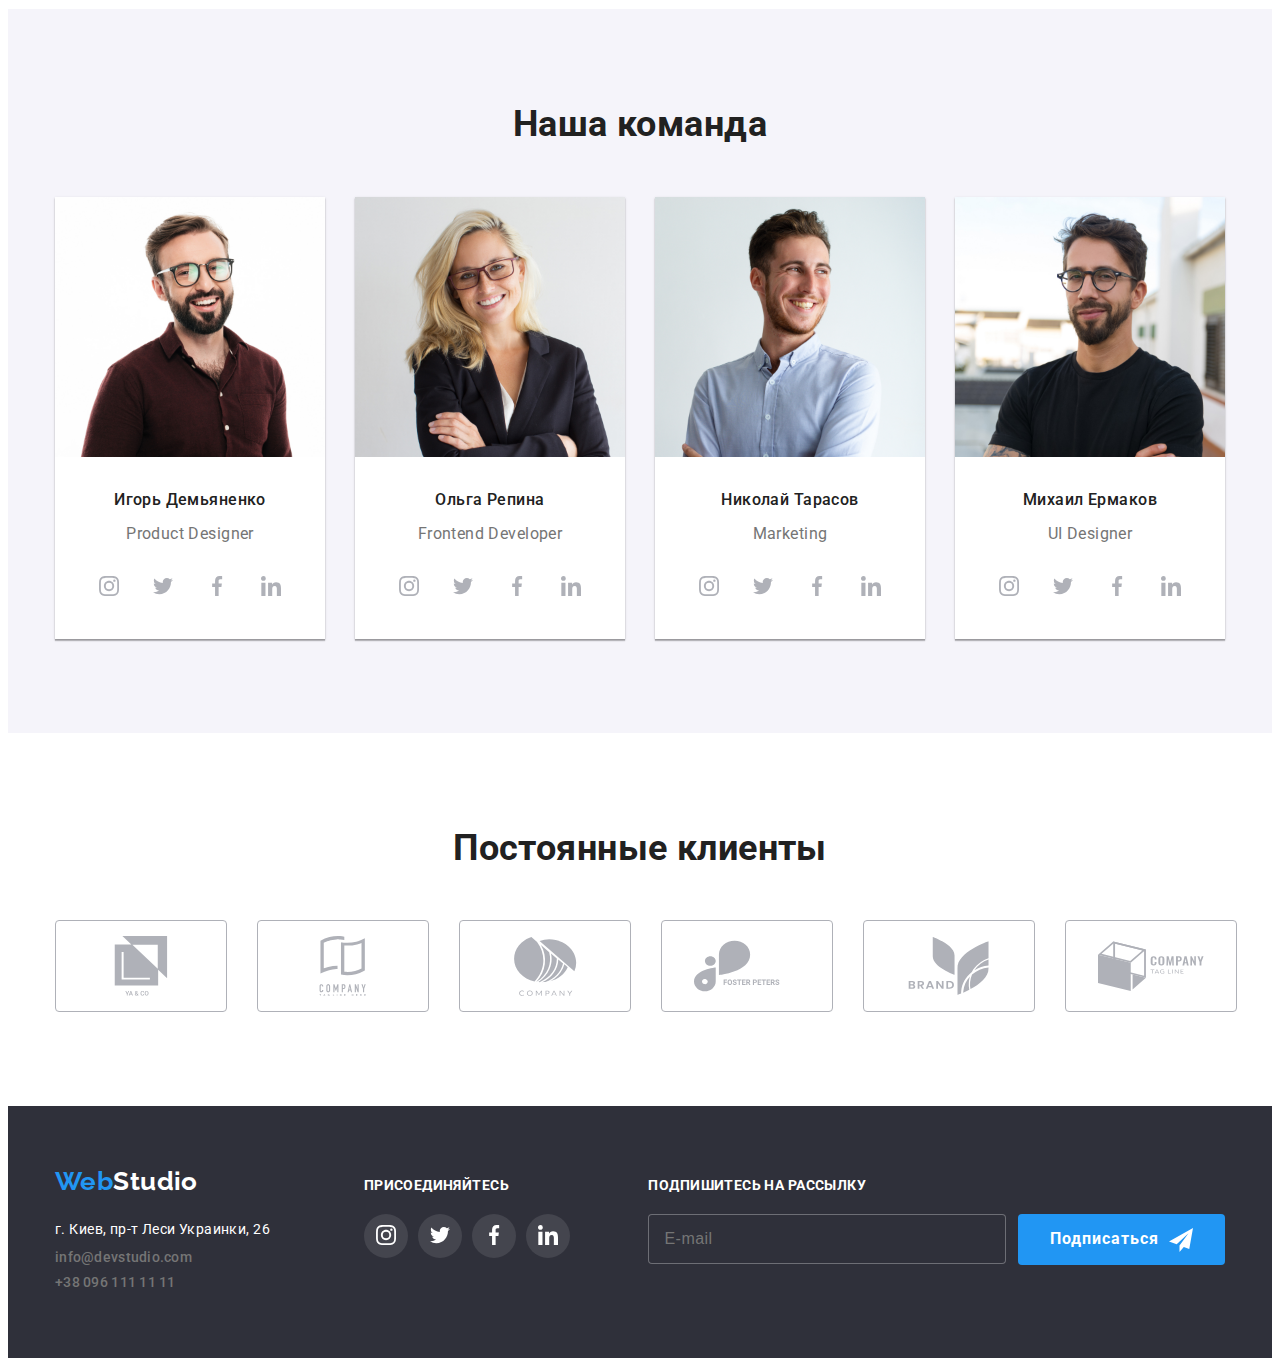
==== commit 1626c829: "up date hw 6" ====
--- a/index.html
+++ b/index.html
@@ -117,19 +117,19 @@
                     <ul class="list what-we-do">
                         <li class="item">
                             <div class="what-we-do-thumb">
-                                <img src="./images/box-1.png" alt="box-1" width="370">
+                                <img src="./images/box-1.png" class="what-we-do__img" alt="box-1" width="370" >
                                 <p class="what-we-do-thumb-label">Десктопные приложения</p>
                             </div>
                         </li>
                         <li class="item">
                             <div class="what-we-do-thumb">
-                                <img src="./images/box-2.png" alt="box-2" width="370">
+                                <img src="./images/box-2.png" class="what-we-do__img" alt="box-2" width="370">
                                 <p class="what-we-do-thumb-label">Мобильные приложения</p>
                             </div>    
                         </li>
                         <li class="item">
                             <div class="what-we-do-thumb">
-                                <img src="./images/box-3.png" alt="box-3" width="370">
+                                <img src="./images/box-3.png" class="what-we-do__img" alt="box-3" width="370">
                                 <p class="what-we-do-thumb-label">Дизайнерские решения</p>
                             </div>                   
                         </li>
@@ -412,10 +412,10 @@
                 <h2 class="footer-subscription-title">Подпишитесь на рассылку</h2>
             
                 <form action="" class="footer-subscription-form">
-                    <input type="email" placeholder="E-mail" class="footer-subscription-email">
+                    <input type="email" class="footer-subscription-email" placeholder="E-mail">
                     <button type="submit" class="subscription-button">Подписаться
                         <svg class="subscription-button-icon">
-                            <use href="./images/subscription-icon_1.svg#icon-subscription"></use>
+                            <use href="./images/form-sprite.svg#icon-subscription"></use>
                         </svg>
                     </button>
                 </form>
@@ -431,7 +431,7 @@
         <div class="modal">
                 <button data-modal-close class="modal-close-button">
                     <svg class="modal-close-icon">
-                        <use href="./images/close-button_1.svg#icon-close-button"></use>
+                        <use href="./images/form-sprite.svg#icon-close-button"></use>
                     </svg>
             </button>
 
@@ -440,36 +440,53 @@
                     Оставьте свои данные, мы вам перезвоним
                 </h1>
 
-                <div class="form-field">
-                    <label for="name">Имя</label>
-                    <input type="text" name="name" id="name" autofocus/>
-                </div>
-
-                <div class="form-field">
-                    <label for="tel">Телефон</label>
-                    <input type="tel" name="tel" id="tel" />
-                </div>
-
-                <div class="form-field">
-                    <label for="email">Почта</label>
-                    <input type="email" name="email" id="email" />
-                </div>
-
-                <div class="form-field">
-                    <label for="comment">Коментарий</label>
+
+                <label class="form-field">
+                    <span class="form-field-label">Имя</span>
+                    <input type="text" class="in-input" name="name" pattern="^[a-zA-Z]+\s[a-zA-Z]+$"
+                        title="Данное поле должно содержать 2 слова" />
+                    <svg class="icon-form">
+                        <use href="./images/form-sprite.svg#icon-form-name"></use>
+                    </svg>
+                </label>
+
+
+                <label class="form-field">
+                    <span class="form-field-label">Телефон</span>
+                    <input type="tel" class="in-input" name="tel" pattern="[0-9]{10}" title="Необходимый формат 000-000-00-00" />
+                    <svg class="icon-form">
+                        <use href="./images/form-sprite.svg#icon-form-tel"></use>
+                    </svg>
+                </label>
+
+                <label class="form-field">
+                    <span class="form-field-label">Почта</span>
+                    <input type="email" class="in-input" name="email"/>
+                    <svg class="icon-form">
+                        <use href="./images/form-sprite.svg#icon-form-email"></use>
+                    </svg>
+                </label>
+       
+                <label class="form-field">
+                    <span class="form-field-label">Коментарий</span>
                     <textarea class="comment" name="comment" id="comment" rows="8" placeholder="Введите текст"></textarea>
-                </div>
-
-                <div class="form-field-checkbox">
-                    <input type="checkbox" name="policy" id="policy">
-                    <label for="policy">Соглашаюсь с рассылкой и принимаю <a href="" class="policy-terms">Условия договора</a></label>
-                </div>
+                </label>
+
+                <label class="form-field-checkbox">
+                    <input class="checkbox" type="checkbox" name="policy" value="agree" required>
+                    <span class="checkbox-icon"></span>
+                    <span class="policy-label">Соглашаюсь с рассылкой и принимаю <a href="" class="policy-terms">Условия договора</a></span>
+                </label>
 
 
 
                 <button type="submit" class="form-submit-botton">Отправить</button>
             
             </form>
+
+
+            <!-- Script for check input-->
+            <!--
             <script>
                 (() => {
                     document
@@ -485,11 +502,14 @@
                         });
                 })();
             </script>
+                -->
             
         </div>
 
         
     </div>
+
+    <!-- Script Open / Close Modal-->
     <script src="./js/modal.js"></script>
 
 </body>
--- a/css/styles.css
+++ b/css/styles.css
@@ -21,6 +21,7 @@
   --cubic: cubic-bezier(0.4, 0, 0.2, 1);
   --time-transition: 250ms;
   --form-submit-button: #188ce8;
+  --invalid-color: #f44336;
 }
 
 body {
@@ -320,7 +321,11 @@
   color: var(--white-color);
   text-transform: uppercase;
 }
-
+.what-we-do__img {
+  display: block;
+  max-width: 100%;
+  height: auto;
+}
 /* Наша команда */
 .our-team-section {
   background-color: var(--secondary-bg-color);
@@ -558,6 +563,11 @@
   text-decoration: none;
   color: var(--primary-text-color);
 }
+.ex-works__img {
+  display: block;
+  max-width: 100%;
+  height: auto;
+}
 
 .ex-works-thumb {
   position: relative;
@@ -596,6 +606,7 @@
 .footer-container {
   display: flex;
   align-items: baseline;
+  justify-content: space-between;
 }
 
 .footer-link {
@@ -649,7 +660,6 @@
   width: 230px;
 }
 .footer-social {
-  margin-left: 70px;
   padding-bottom: 40px;
 }
 
@@ -694,9 +704,6 @@
   background-color: var(--accent-color);
 }
 
-.footer-subscription {
-  margin-left: 93px;
-}
 .footer-subscription-form {
   display: flex;
 }
@@ -709,6 +716,14 @@
   letter-spacing: 0.03em;
   text-transform: uppercase;
   color: var(--white-color);
+}
+
+.footer-subscription-form input {
+  font-weight: 400;
+  font-size: 16px;
+  line-height: 1.25;
+  letter-spacing: 0.03em;
+  color: rgba(255, 255, 255, 0.6);
 }
 .footer-subscription-email {
   border: 1px solid rgba(255, 255, 255, 0.3);
@@ -718,12 +733,12 @@
   width: 358px;
   height: 50px;
 }
-.footer-subscription-form input {
-  font-weight: 400;
-  font-size: 16px;
-  line-height: 1.25;
-  letter-spacing: 0.03em;
-  color: rgba(255, 255, 255, 0.6);
+.footer-subscription-email:hover {
+  border: 1px solid var(--accent-color);
+}
+
+.footer-subscription-email:invalid {
+  border-color: var(--invalid-color);
 }
 
 .subscription-button {
@@ -785,6 +800,8 @@
   padding: 40px;
 
   transition: transform var(--time-transition) var(--cubic);
+  box-shadow: 0px 1px 3px rgba(0, 0, 0, 0.12), 0px 1px 1px rgba(0, 0, 0, 0.14),
+    0px 2px 1px rgba(0, 0, 0, 0.2);
 }
 .modal-close-icon {
   width: 10px;
@@ -816,6 +833,7 @@
   fill: var(--accent-color);
 }
 
+/* Modal form */
 .main-form {
   position: absolute;
   top: 40px;
@@ -837,12 +855,13 @@
 }
 
 .form-field {
+  position: relative;
   display: flex;
   flex-direction: column;
   margin-bottom: 10px;
 }
 
-.form-field label {
+.form-field-label {
   font-weight: 400;
   font-size: 12px;
   line-height: 1.16;
@@ -859,6 +878,24 @@
   border: 1px solid rgba(33, 33, 33, 0.2);
   box-sizing: border-box;
   border-radius: 4px;
+  padding-left: 42px;
+  transition: border-color var(--time-transition) var(--cubic);
+}
+
+.in-input:invalid {
+  border-color: #f44336;
+}
+
+.icon-form {
+  position: absolute;
+  top: 50%;
+  /* transform: translateY(-50%); */
+
+  left: 12px;
+  width: 18px;
+  height: 18px;
+  fill: var(--primary-text-color);
+  transition: fill var(--time-transition) var(--cubic);
 }
 
 textarea {
@@ -875,6 +912,8 @@
   font-size: 14px;
   line-height: 1.14;
   letter-spacing: 0.01em;
+
+  transition: border-color var(--time-transition) var(--cubic);
 }
 .form-field textarea::placeholder {
   color: rgba(117, 117, 117, 0.5);
@@ -884,15 +923,52 @@
 .form-field:hover textarea {
   border-color: var(--accent-color);
 }
+.form-field:hover .icon-form {
+  fill: var(--accent-color);
+}
+
+.form-field:focus-within .icon-form {
+  fill: var(--accent-color);
+}
 
 .form-field-checkbox {
   display: flex;
   align-items: center;
   margin-bottom: 30px;
 }
-
-.form-field-checkbox label {
-  margin-left: 7px;
+.checkbox {
+  /* -webkit-appearance: none;
+  -moz-appearance: none;
+  appearance: none;
+  position: absolute; */
+
+  position: absolute;
+  width: 1px;
+  height: 1px;
+  margin: -1px;
+  border: 0;
+  padding: 0;
+  clip: rect(0 0 0 0);
+  overflow: hidden;
+}
+.checkbox-icon {
+  display: inline-block;
+  width: 16px;
+  height: 16px;
+  border: 2px solid var(--primary-text-color);
+  border-radius: 4px;
+}
+
+.checkbox:checked + .checkbox-icon {
+  border-color: transparent;
+  background-color: var(--accent-color);
+  background-image: url(../images/checkbox-icon.svg);
+  background-size: contain;
+  background-origin: border-box;
+}
+
+.policy-label {
+  margin-left: 8px;
   font-weight: 400;
   font-size: 14px;
   line-height: 1.71;
